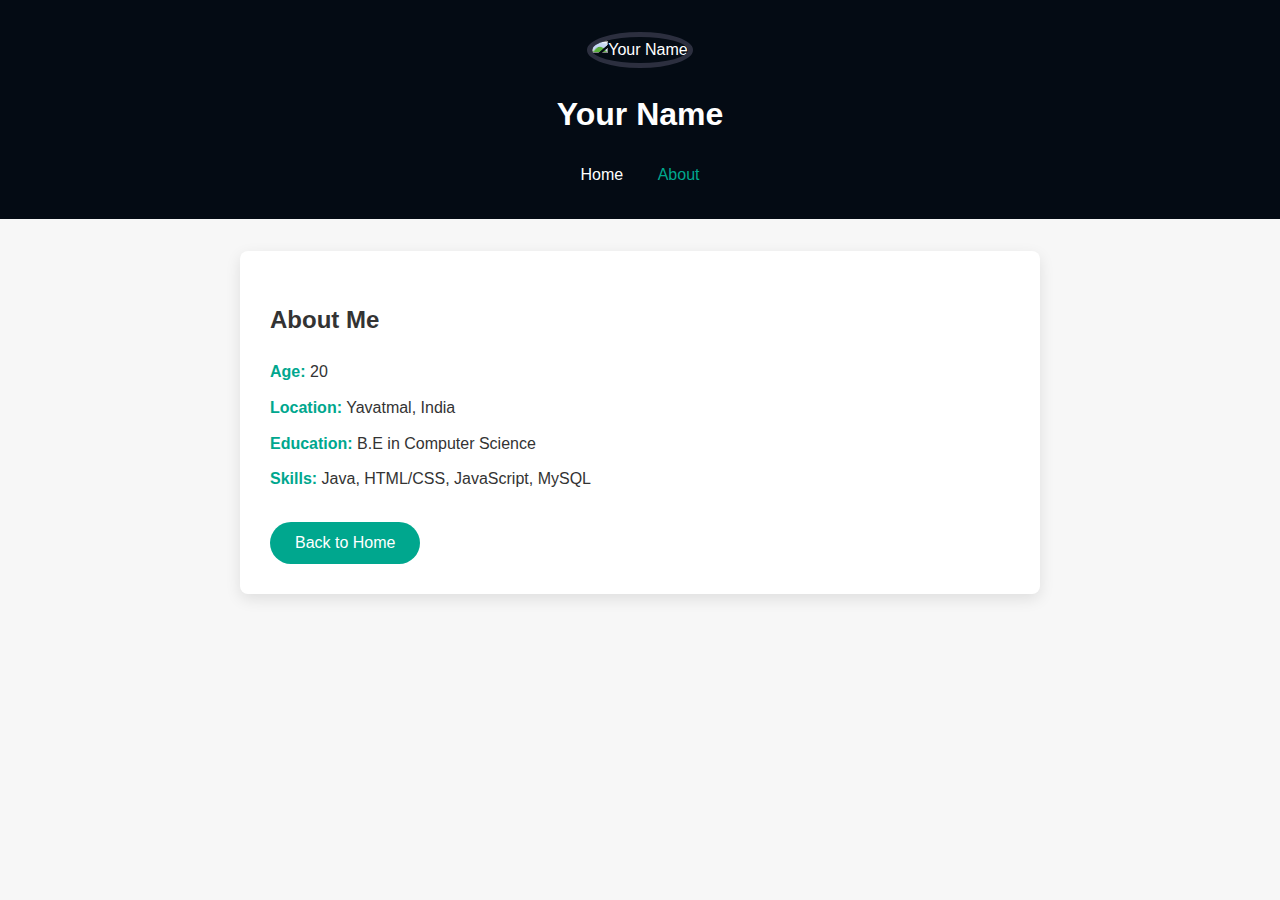
==== about.html @ 534c322a "two page website" ====
<!DOCTYPE html>
<html lang="en">
  <head>
    <meta charset="UTF-8" />
    <meta name="viewport" content="width=device-width, initial-scale=1.0" />
    <title>Your Name - About</title>
    <link rel="stylesheet" href="style.css" />
  </head>
  <body>
    <header>
      <img src="images/profile.jpg" alt="Your Name" class="profile-img" />
      <h1>Your Name</h1>
      <nav>
        <a href="index.html">Home</a>
        <a href="about.html" class="active">About</a>
      </nav>
    </header>
    <main>
      <section class="about-section">
        <h2>About Me</h2>
        <p><strong>Age:</strong> 20</p>
        <p><strong>Location:</strong> Yavatmal, India</p>
        <p><strong>Education:</strong> B.E in Computer Science</p>
        <p><strong>Skills:</strong> Java, HTML/CSS, JavaScript, MySQL</p>
        <button onclick="window.location.href='index.html'" class="cta-button">
          Back to Home
        </button>
      </section>
    </main>
  </body>
</html>
---- style.css ----
/* Global Styles */
body {
    font-family: 'Poppins', sans-serif;
    margin: 0;
    padding: 0;
    background-color: #f7f7f7;
    color: #333;
    line-height: 1.6;
}

header {
    background-color: #040b14;
    color: white;
    text-align: center;
    padding: 2rem 0;
}

.profile-img {
    width: 150px;
    height: 150px;
    border-radius: 50%;
    border: 5px solid #2c2f3f;
    object-fit: cover;
}

nav {
    margin-top: 1rem;
}

nav a {
    color: white;
    text-decoration: none;
    margin: 0 15px;
    font-weight: 500;
    transition: color 0.3s;
}

nav a:hover, nav a.active {
    color: #00a78e;
}

main {
    max-width: 800px;
    margin: 2rem auto;
    padding: 0 20px;
}

/* Button Styles */
.cta-button {
    background-color: #00a78e;
    color: white;
    border: none;
    padding: 12px 25px;
    font-size: 16px;
    border-radius: 50px;
    cursor: pointer;
    transition: all 0.3s;
    margin-top: 20px;
    display: inline-block;
}

.cta-button:hover {
    background-color: #008c7a;
    transform: translateY(-3px);
    box-shadow: 0 5px 15px rgba(0, 0, 0, 0.1);
}

/* Section Styles */
.intro, .about-section {
    background: white;
    padding: 30px;
    border-radius: 8px;
    box-shadow: 0 5px 15px rgba(0, 0, 0, 0.1);
}

.about-section p {
    margin: 10px 0;
    font-size: 16px;
}

.about-section strong {
    color: #00a78e;
    font-weight: 600;
}
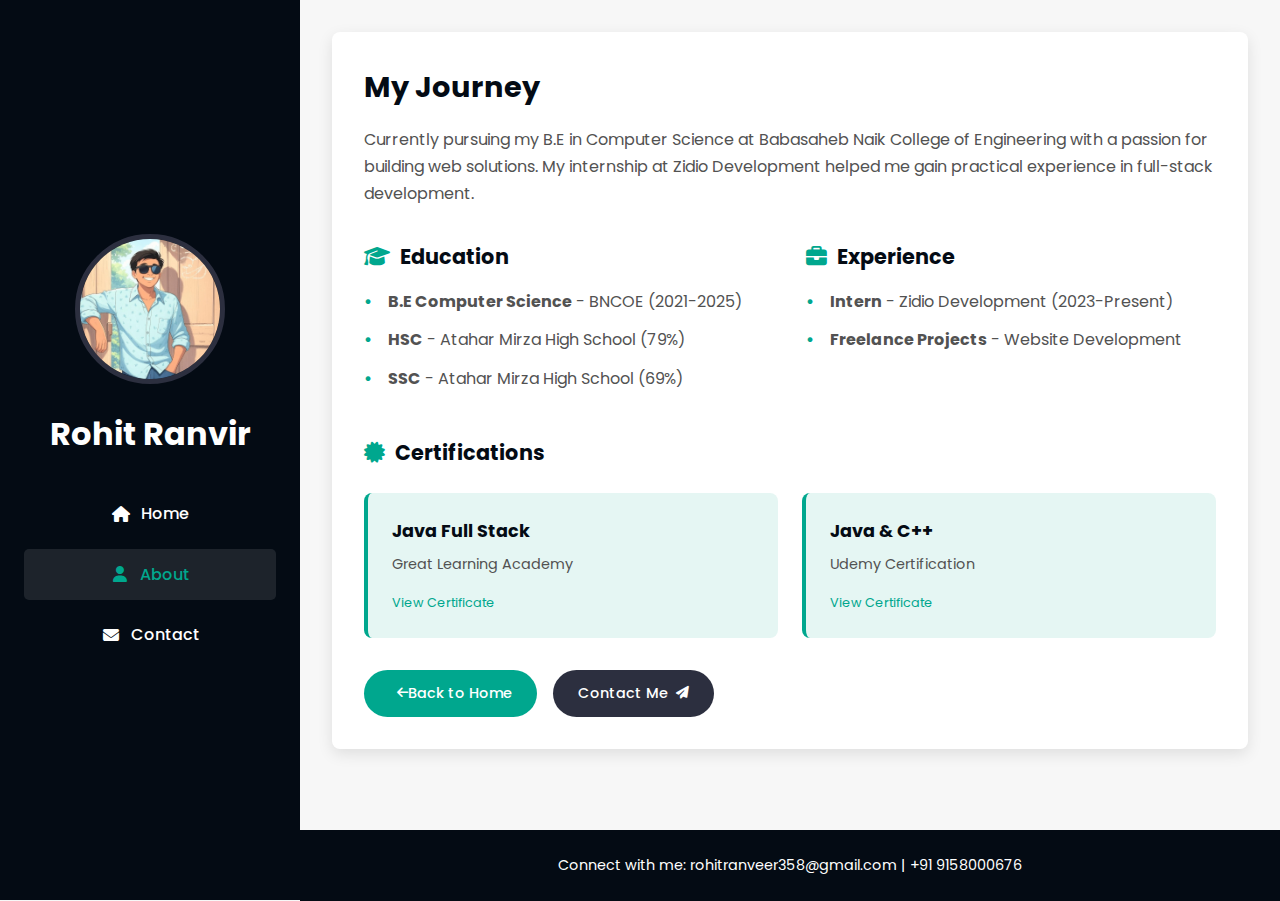
==== commit 997e1656: "contact and thank you page addes" ====
--- a/about.html
+++ b/about.html
@@ -3,29 +3,90 @@
   <head>
     <meta charset="UTF-8" />
     <meta name="viewport" content="width=device-width, initial-scale=1.0" />
-    <title>Your Name - About</title>
+    <title>About | Rohit Ranvir</title>
     <link rel="stylesheet" href="style.css" />
+    <link
+      rel="stylesheet"
+      href="https://cdnjs.cloudflare.com/ajax/libs/font-awesome/6.4.0/css/all.min.css"
+    />
   </head>
   <body>
     <header>
-      <img src="images/profile.jpg" alt="Your Name" class="profile-img" />
-      <h1>Your Name</h1>
-      <nav>
-        <a href="index.html">Home</a>
-        <a href="about.html" class="active">About</a>
-      </nav>
+      <div class="header-content">
+        <img src="images/my.jpg" alt="Rohit Ranvir" class="profile-img" />
+        <h1>Rohit Ranvir</h1>
+        <nav>
+          <a href="index.html"><i class="fas fa-home"></i> Home</a>
+          <a href="about.html" class="active"
+            ><i class="fas fa-user"></i> About</a
+          >
+          <a href="contact.html"><i class="fas fa-envelope"></i> Contact</a>
+        </nav>
+      </div>
     </header>
+
     <main>
-      <section class="about-section">
-        <h2>About Me</h2>
-        <p><strong>Age:</strong> 20</p>
-        <p><strong>Location:</strong> Yavatmal, India</p>
-        <p><strong>Education:</strong> B.E in Computer Science</p>
-        <p><strong>Skills:</strong> Java, HTML/CSS, JavaScript, MySQL</p>
-        <button onclick="window.location.href='index.html'" class="cta-button">
-          Back to Home
-        </button>
+      <section class="about-details">
+        <article class="bio">
+          <h2>My Journey</h2>
+          <p>
+            Currently pursuing my B.E in Computer Science at Babasaheb Naik
+            College of Engineering with a passion for building web solutions. My
+            internship at Zidio Development helped me gain practical experience
+            in full-stack development.
+          </p>
+        </article>
+
+        <div class="details-grid">
+          <div class="education">
+            <h3><i class="fas fa-graduation-cap"></i> Education</h3>
+            <ul>
+              <li><strong>B.E Computer Science</strong> - BNCOE (2021-2025)</li>
+              <li><strong>HSC</strong> - Atahar Mirza High School (79%)</li>
+              <li><strong>SSC</strong> - Atahar Mirza High School (69%)</li>
+            </ul>
+          </div>
+
+          <div class="experience">
+            <h3><i class="fas fa-briefcase"></i> Experience</h3>
+            <ul>
+              <li>
+                <strong>Intern</strong> - Zidio Development (2023-Present)
+              </li>
+              <li><strong>Freelance Projects</strong> - Website Development</li>
+            </ul>
+          </div>
+        </div>
+
+        <div class="certifications">
+          <h3><i class="fas fa-certificate"></i> Certifications</h3>
+          <div class="certs-grid">
+            <div class="cert-item">
+              <h4>Java Full Stack</h4>
+              <p>Great Learning Academy</p>
+              <a href="#" class="view-cert">View Certificate</a>
+            </div>
+            <div class="cert-item">
+              <h4>Java & C++</h4>
+              <p>Udemy Certification</p>
+              <a href="#" class="view-cert">View Certificate</a>
+            </div>
+          </div>
+        </div>
+
+        <div class="action-buttons">
+          <a href="index.html" class="cta-button"
+            ><i class="fas fa-arrow-left"></i> Back to Home</a
+          >
+          <a href="contact.html" class="cta-button secondary"
+            >Contact Me <i class="fas fa-paper-plane"></i
+          ></a>
+        </div>
       </section>
     </main>
+
+    <footer>
+      <p>Connect with me: rohitranveer358@gmail.com | +91 9158000676</p>
+    </footer>
   </body>
 </html>
--- a/style.css
+++ b/style.css
@@ -1,84 +1,569 @@
-/* Global Styles */
+/* Google Fonts */
+@import url('https://fonts.googleapis.com/css2?family=Poppins:wght@300;400;500;600;700&display=swap');
+
+/* Color Variables */
+:root {
+    --primary: #00a78e;
+    --primary-dark: #008c7a;
+    --secondary: #2c2f3f;
+    --dark: #040b14;
+    --light: #f7f7f7;
+    --gray: #525252;
+    --light-gray: #e0e0e0;
+    --card-bg: #ffffff;
+    --shadow: 0 5px 15px rgba(0, 0, 0, 0.1);
+    --transition: all 0.3s ease;
+}
+
+/* Base Styles */
+* {
+    margin: 0;
+    padding: 0;
+    box-sizing: border-box;
+}
+
 body {
     font-family: 'Poppins', sans-serif;
-    margin: 0;
-    padding: 0;
-    background-color: #f7f7f7;
-    color: #333;
+    background-color: var(--light);
+    color: var(--gray);
     line-height: 1.6;
 }
 
+/* Header Styles */
 header {
-    background-color: #040b14;
-    color: white;
+    background-color: var(--dark);
+    color: white;
+    padding: 2rem 0;
     text-align: center;
-    padding: 2rem 0;
+    position: fixed;
+    width: 300px;
+    height: 100vh;
+    display: flex;
+    flex-direction: column;
+    justify-content: center;
+}
+
+.header-content {
+    padding: 0 1.5rem;
 }
 
 .profile-img {
     width: 150px;
     height: 150px;
     border-radius: 50%;
-    border: 5px solid #2c2f3f;
+    border: 5px solid var(--secondary);
     object-fit: cover;
+    margin: 0 auto 1rem;
+}
+
+.tagline {
+    color: var(--primary);
+    font-weight: 300;
+    margin-bottom: 1rem;
+    font-size: 0.9rem;
+}
+
+.social-links {
+    margin: 1rem 0;
+}
+
+.social-links a {
+    color: white;
+    margin: 0 10px;
+    font-size: 1.2rem;
+    transition: var(--transition);
+}
+
+.social-links a:hover {
+    color: var(--primary);
 }
 
 nav {
-    margin-top: 1rem;
+    display: flex;
+    flex-direction: column;
+    margin-top: 1.5rem;
 }
 
 nav a {
     color: white;
     text-decoration: none;
-    margin: 0 15px;
+    padding: 0.8rem 0;
+    margin: 0.3rem 0;
     font-weight: 500;
-    transition: color 0.3s;
+    transition: var(--transition);
+    display: flex;
+    align-items: center;
+    justify-content: center;
+    border-radius: 5px;
+}
+
+nav a i {
+    margin-right: 10px;
+    width: 20px;
+    text-align: center;
 }
 
 nav a:hover, nav a.active {
-    color: #00a78e;
-}
-
+    color: var(--primary);
+    background-color: rgba(255, 255, 255, 0.1);
+}
+
+/* Main Content */
 main {
-    max-width: 800px;
-    margin: 2rem auto;
-    padding: 0 20px;
+    margin-left: 300px;
+    padding: 2rem;
+    min-height: calc(100vh - 70px);
+}
+
+/* Hero Section */
+.hero {
+    background: linear-gradient(rgba(0, 0, 0, 0.7), rgba(0, 0, 0, 0.7)), 
+                url('../images/bg.jpg') center/cover no-repeat;
+    height: 60vh;
+    display: flex;
+    align-items: center;
+    color: white;
+    border-radius: 8px;
+    margin-bottom: 2rem;
+    position: relative;
+}
+
+.hero-content {
+    padding: 2rem;
+    max-width: 600px;
+    position: relative;
+    z-index: 2;
+}
+
+.hero h2 {
+    font-size: 2.5rem;
+    margin-bottom: 1rem;
+    line-height: 1.2;
+}
+
+.hero p {
+    font-size: 1.1rem;
+    margin-bottom: 2rem;
+    opacity: 0.9;
+}
+
+.cta-buttons {
+    display: flex;
+    gap: 1rem;
+    flex-wrap: wrap;
+}
+
+/* Skills Section */
+.skills {
+    background-color: var(--card-bg);
+    padding: 2rem;
+    border-radius: 8px;
+    box-shadow: var(--shadow);
+    margin-bottom: 2rem;
+}
+
+.skills h3 {
+    text-align: center;
+    margin-bottom: 2rem;
+    color: var(--dark);
+    font-size: 1.5rem;
+}
+
+.skills-grid {
+    display: grid;
+    grid-template-columns: repeat(auto-fit, minmax(100px, 1fr));
+    gap: 1.5rem;
+}
+
+.skill-item {
+    text-align: center;
+    padding: 1.5rem;
+    transition: var(--transition);
+    background-color: rgba(0, 167, 142, 0.1);
+    border-radius: 8px;
+}
+
+.skill-item:hover {
+    transform: translateY(-5px);
+    background-color: rgba(0, 167, 142, 0.2);
+}
+
+.skill-item i {
+    font-size: 2.5rem;
+    color: var(--primary);
+    margin-bottom: 0.5rem;
+}
+
+.skill-item p {
+    font-weight: 500;
+}
+
+/* About Page Styles */
+.about-details {
+    background-color: var(--card-bg);
+    padding: 2rem;
+    border-radius: 8px;
+    box-shadow: var(--shadow);
+}
+
+.bio {
+    margin-bottom: 2rem;
+}
+
+.bio h2 {
+    color: var(--dark);
+    margin-bottom: 1rem;
+    font-size: 1.8rem;
+}
+
+.bio p {
+    line-height: 1.7;
+}
+
+.details-grid {
+    display: grid;
+    grid-template-columns: 1fr 1fr;
+    gap: 2rem;
+    margin-bottom: 2rem;
+}
+
+.details-grid h3 {
+    color: var(--dark);
+    margin-bottom: 1rem;
+    display: flex;
+    align-items: center;
+    font-size: 1.3rem;
+}
+
+.details-grid h3 i {
+    margin-right: 10px;
+    color: var(--primary);
+}
+
+.details-grid ul {
+    list-style: none;
+}
+
+.details-grid li {
+    margin-bottom: 0.8rem;
+    position: relative;
+    padding-left: 1.5rem;
+    line-height: 1.6;
+}
+
+.details-grid li:before {
+    content: "•";
+    color: var(--primary);
+    position: absolute;
+    left: 0;
+    font-weight: bold;
+}
+
+.certifications {
+    margin-bottom: 2rem;
+}
+
+.certifications h3 {
+    color: var(--dark);
+    margin-bottom: 1.5rem;
+    display: flex;
+    align-items: center;
+    font-size: 1.3rem;
+}
+
+.certifications h3 i {
+    margin-right: 10px;
+    color: var(--primary);
+}
+
+.certs-grid {
+    display: grid;
+    grid-template-columns: repeat(auto-fit, minmax(250px, 1fr));
+    gap: 1.5rem;
+}
+
+.cert-item {
+    background-color: rgba(0, 167, 142, 0.1);
+    padding: 1.5rem;
+    border-radius: 8px;
+    border-left: 4px solid var(--primary);
+    transition: var(--transition);
+}
+
+.cert-item:hover {
+    transform: translateY(-3px);
+    box-shadow: var(--shadow);
+}
+
+.cert-item h4 {
+    color: var(--dark);
+    margin-bottom: 0.5rem;
+    font-size: 1.1rem;
+}
+
+.cert-item p {
+    margin-bottom: 0.5rem;
+    font-size: 0.9rem;
+    color: var(--gray);
+}
+
+.view-cert {
+    display: inline-block;
+    color: var(--primary);
+    text-decoration: none;
+    font-size: 0.8rem;
+    margin-top: 0.5rem;
+    transition: var(--transition);
+}
+
+.view-cert:hover {
+    text-decoration: underline;
+}
+
+.action-buttons {
+    display: flex;
+    gap: 1rem;
+    margin-top: 2rem;
+    flex-wrap: wrap;
+}
+
+/* Contact Page Styles */
+.contact-section {
+    background-color: var(--card-bg);
+    padding: 2rem;
+    border-radius: 8px;
+    box-shadow: var(--shadow);
+}
+
+.contact-section h2 {
+    color: var(--dark);
+    margin-bottom: 1rem;
+    font-size: 1.8rem;
+}
+
+.contact-section p {
+    margin-bottom: 2rem;
+    line-height: 1.7;
+}
+
+.contact-container {
+    display: grid;
+    grid-template-columns: 1fr 2fr;
+    gap: 2rem;
+}
+
+.contact-info {
+    display: flex;
+    flex-direction: column;
+    gap: 1.5rem;
+}
+
+.info-item {
+    display: flex;
+    gap: 1rem;
+    align-items: flex-start;
+}
+
+.info-item i {
+    font-size: 1.2rem;
+    color: var(--primary);
+    margin-top: 3px;
+}
+
+.info-item h3 {
+    color: var(--dark);
+    margin-bottom: 0.3rem;
+    font-size: 1.1rem;
+}
+
+.info-item p {
+    color: var(--gray);
+    font-size: 0.9rem;
+}
+
+.contact-form {
+    display: flex;
+    flex-direction: column;
+    gap: 1rem;
+}
+
+.contact-form input,
+.contact-form textarea {
+    padding: 0.8rem 1rem;
+    border: 1px solid var(--light-gray);
+    border-radius: 5px;
+    font-family: 'Poppins', sans-serif;
+    font-size: 0.9rem;
+    transition: var(--transition);
+}
+
+.contact-form input:focus,
+.contact-form textarea:focus {
+    outline: none;
+    border-color: var(--primary);
+    box-shadow: 0 0 0 2px rgba(0, 167, 142, 0.2);
+}
+
+.contact-form textarea {
+    resize: vertical;
+    min-height: 150px;
 }
 
 /* Button Styles */
 .cta-button {
-    background-color: #00a78e;
-    color: white;
+    display: inline-flex;
+    align-items: center;
+    background-color: var(--primary);
+    color: white;
+    padding: 12px 25px;
+    border-radius: 50px;
+    text-decoration: none;
+    font-weight: 500;
+    transition: var(--transition);
     border: none;
-    padding: 12px 25px;
-    font-size: 16px;
-    border-radius: 50px;
     cursor: pointer;
-    transition: all 0.3s;
-    margin-top: 20px;
-    display: inline-block;
+    font-size: 0.9rem;
+}
+
+.cta-button i {
+    margin-left: 8px;
+    font-size: 0.8rem;
 }
 
 .cta-button:hover {
-    background-color: #008c7a;
+    background-color: var(--primary-dark);
     transform: translateY(-3px);
-    box-shadow: 0 5px 15px rgba(0, 0, 0, 0.1);
-}
-
-/* Section Styles */
-.intro, .about-section {
-    background: white;
-    padding: 30px;
-    border-radius: 8px;
-    box-shadow: 0 5px 15px rgba(0, 0, 0, 0.1);
-}
-
-.about-section p {
-    margin: 10px 0;
-    font-size: 16px;
-}
-
-.about-section strong {
-    color: #00a78e;
-    font-weight: 600;
+    box-shadow: 0 5px 15px rgba(0, 0, 0, 0.2);
+}
+
+.cta-button.secondary {
+    background-color: var(--secondary);
+}
+
+.cta-button.secondary:hover {
+    background-color: #232634;
+}
+
+/* Footer */
+footer {
+    background-color: var(--dark);
+    color: white;
+    text-align: center;
+    padding: 1.5rem;
+    margin-left: 300px;
+    font-size: 0.9rem;
+}
+
+.footer-social {
+    margin-bottom: 1rem;
+}
+
+.footer-social a {
+    color: white;
+    margin: 0 10px;
+    font-size: 1.1rem;
+    transition: var(--transition);
+}
+
+.footer-social a:hover {
+    color: var(--primary);
+}
+
+/* Responsive Design */
+@media (max-width: 992px) {
+    header {
+        width: 100%;
+        height: auto;
+        position: relative;
+        padding: 1.5rem;
+    }
+    
+    main {
+        margin-left: 0;
+    }
+    
+    footer {
+        margin-left: 0;
+    }
+    
+    .details-grid,
+    .contact-container {
+        grid-template-columns: 1fr;
+    }
+    
+    .contact-info {
+        margin-bottom: 2rem;
+    }
+}
+
+@media (max-width: 768px) {
+    .hero {
+        height: auto;
+        padding: 4rem 0;
+    }
+    
+    .hero h2 {
+        font-size: 2rem;
+    }
+    
+    .hero-content {
+        padding: 1.5rem;
+    }
+    
+    .cta-buttons {
+        flex-direction: column;
+    }
+    
+    .cta-button {
+        width: 100%;
+        text-align: center;
+        justify-content: center;
+    }
+}
+
+@media (max-width: 480px) {
+    .skills-grid {
+        grid-template-columns: repeat(2, 1fr);
+    }
+    
+    nav a {
+        padding: 0.6rem 0;
+        font-size: 0.9rem;
+    }
+    
+    .profile-img {
+        width: 120px;
+        height: 120px;
+    }
+}
+/* Thank You Page Styles */
+.thank-you-section {
+    display: flex;
+    justify-content: center;
+    align-items: center;
+    min-height: 70vh;
+    text-align: center;
+    padding: 2rem;
+}
+
+.thank-you-content {
+    max-width: 600px;
+    margin: 0 auto;
+}
+
+.thank-you-icon {
+    font-size: 5rem;
+    color: #4CAF50;
+    margin-bottom: 1.5rem;
+}
+
+.thank-you-section h2 {
+    font-size: 2.5rem;
+    margin-bottom: 1rem;
+}
+
+.thank-you-section p {
+    font-size: 1.2rem;
+    margin-bottom: 2rem;
+    color: #666;
 }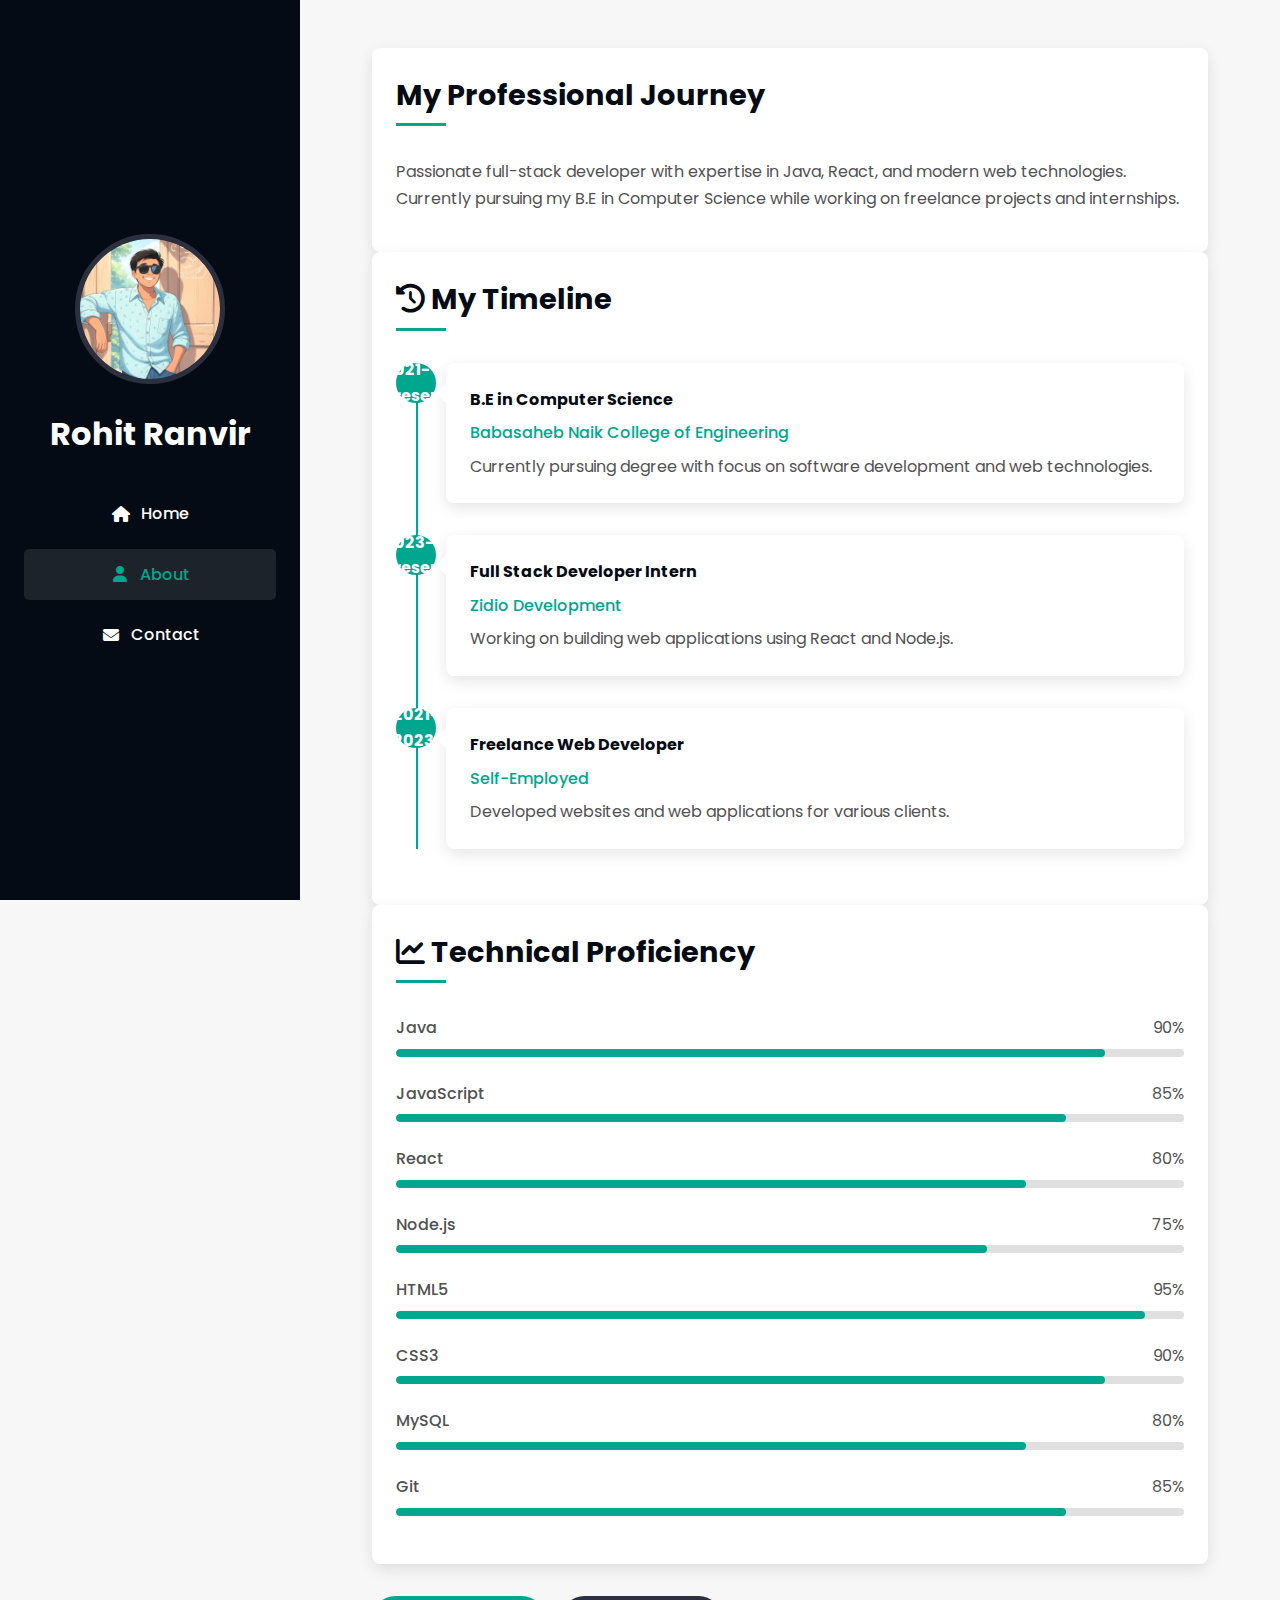
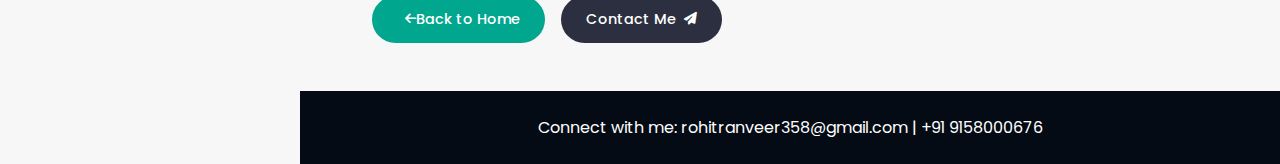
==== commit 3da85913: "Script file Added" ====
--- a/about.html
+++ b/about.html
@@ -26,51 +26,33 @@
     </header>
 
     <main>
-      <section class="about-details">
-        <article class="bio">
-          <h2>My Journey</h2>
+      <section class="about-details section-padding">
+        <article class="bio card fade-in">
+          <h2 class="section-heading">My Professional Journey</h2>
           <p>
-            Currently pursuing my B.E in Computer Science at Babasaheb Naik
-            College of Engineering with a passion for building web solutions. My
-            internship at Zidio Development helped me gain practical experience
-            in full-stack development.
+            Passionate full-stack developer with expertise in Java, React, and
+            modern web technologies. Currently pursuing my B.E in Computer
+            Science while working on freelance projects and internships.
           </p>
         </article>
 
-        <div class="details-grid">
-          <div class="education">
-            <h3><i class="fas fa-graduation-cap"></i> Education</h3>
-            <ul>
-              <li><strong>B.E Computer Science</strong> - BNCOE (2021-2025)</li>
-              <li><strong>HSC</strong> - Atahar Mirza High School (79%)</li>
-              <li><strong>SSC</strong> - Atahar Mirza High School (69%)</li>
-            </ul>
-          </div>
-
-          <div class="experience">
-            <h3><i class="fas fa-briefcase"></i> Experience</h3>
-            <ul>
-              <li>
-                <strong>Intern</strong> - Zidio Development (2023-Present)
-              </li>
-              <li><strong>Freelance Projects</strong> - Website Development</li>
-            </ul>
+        <!-- Dynamic Timeline Section -->
+        <div class="timeline-container card fade-in">
+          <h3 class="section-heading">
+            <i class="fas fa-history"></i> My Timeline
+          </h3>
+          <div class="timeline" id="experience-timeline">
+            <!-- Timeline loaded dynamically -->
           </div>
         </div>
 
-        <div class="certifications">
-          <h3><i class="fas fa-certificate"></i> Certifications</h3>
-          <div class="certs-grid">
-            <div class="cert-item">
-              <h4>Java Full Stack</h4>
-              <p>Great Learning Academy</p>
-              <a href="#" class="view-cert">View Certificate</a>
-            </div>
-            <div class="cert-item">
-              <h4>Java & C++</h4>
-              <p>Udemy Certification</p>
-              <a href="#" class="view-cert">View Certificate</a>
-            </div>
+        <!-- Skills Progress Bars -->
+        <div class="skills-progress card fade-in">
+          <h3 class="section-heading">
+            <i class="fas fa-chart-line"></i> Technical Proficiency
+          </h3>
+          <div id="skills-bars-container">
+            <!-- Progress bars loaded dynamically -->
           </div>
         </div>
 
@@ -88,5 +70,7 @@
     <footer>
       <p>Connect with me: rohitranveer358@gmail.com | +91 9158000676</p>
     </footer>
+
+    <script src="script.js"></script>
   </body>
 </html>
--- a/style.css
+++ b/style.css
@@ -111,21 +111,33 @@
 /* Main Content */
 main {
     margin-left: 300px;
-    padding: 2rem;
     min-height: calc(100vh - 70px);
+}
+
+.section-padding {
+    padding: 3rem 2rem;
 }
 
 /* Hero Section */
 .hero {
     background: linear-gradient(rgba(0, 0, 0, 0.7), rgba(0, 0, 0, 0.7)), 
-                url('../images/bg.jpg') center/cover no-repeat;
+                url('images/bg.jpg') center/cover no-repeat;
     height: 60vh;
     display: flex;
     align-items: center;
     color: white;
-    border-radius: 8px;
     margin-bottom: 2rem;
     position: relative;
+}
+
+.hero:after {
+    content: '';
+    position: absolute;
+    top: 0;
+    left: 0;
+    width: 100%;
+    height: 100%;
+    background: linear-gradient(135deg, rgba(0,0,0,0.8) 0%, rgba(0,0,0,0.4) 100%);
 }
 
 .hero-content {
@@ -136,220 +148,326 @@
 }
 
 .hero h2 {
-    font-size: 2.5rem;
-    margin-bottom: 1rem;
+    font-size: 2.8rem;
+    margin-bottom: 1.5rem;
     line-height: 1.2;
 }
 
-.hero p {
-    font-size: 1.1rem;
+.hero-description {
+    font-size: 1.2rem;
     margin-bottom: 2rem;
     opacity: 0.9;
-}
-
-.cta-buttons {
-    display: flex;
-    gap: 1rem;
+    max-width: 600px;
+}
+
+/* Section Headings */
+.section-heading {
+    position: relative;
+    margin-bottom: 2rem;
+    padding-bottom: 0.5rem;
+    color: var(--dark);
+    font-size: 1.8rem;
+}
+
+.section-heading:after {
+    content: '';
+    position: absolute;
+    left: 0;
+    bottom: 0;
+    width: 50px;
+    height: 3px;
+    background: var(--primary);
+}
+
+.section-subtitle {
+    margin-bottom: 2rem;
+    color: var(--gray);
+}
+
+/* Skills Section */
+.skills-grid {
+    display: grid;
+    grid-template-columns: repeat(auto-fit, minmax(120px, 1fr));
+    gap: 1.5rem;
+}
+
+.skill-item {
+    text-align: center;
+    padding: 1.5rem;
+    transition: var(--transition);
+    background-color: rgba(0, 167, 142, 0.1);
+    border-radius: 8px;
+}
+
+.skill-item:hover {
+    transform: translateY(-5px);
+    background-color: rgba(0, 167, 142, 0.2);
+}
+
+.skill-item i {
+    font-size: 2.5rem;
+    color: var(--primary);
+    margin-bottom: 0.5rem;
+}
+
+.skill-item p {
+    font-weight: 500;
+}
+
+/* Projects Section */
+.projects-grid {
+    display: grid;
+    grid-template-columns: repeat(auto-fill, minmax(300px, 1fr));
+    gap: 2rem;
+}
+
+.project-card {
+    border: 1px solid var(--light-gray);
+    border-radius: 8px;
+    overflow: hidden;
+    transition: var(--transition);
+}
+
+.project-card:hover {
+    transform: translateY(-5px);
+    box-shadow: 0 10px 20px rgba(0, 0, 0, 0.1);
+}
+
+.project-card img {
+    width: 100%;
+    height: 200px;
+    object-fit: cover;
+}
+
+.project-card-content {
+    padding: 1.5rem;
+}
+
+.project-card h3 {
+    margin-bottom: 0.5rem;
+    color: var(--dark);
+}
+
+.project-tech {
+    display: flex;
     flex-wrap: wrap;
-}
-
-/* Skills Section */
-.skills {
-    background-color: var(--card-bg);
+    gap: 0.5rem;
+    margin: 1rem 0;
+}
+
+.project-tech span {
+    background: rgba(0, 167, 142, 0.1);
+    color: var(--primary);
+    padding: 0.3rem 0.8rem;
+    border-radius: 20px;
+    font-size: 0.8rem;
+}
+
+.project-link {
+    display: inline-block;
+    margin-top: 1rem;
+    color: var(--primary);
+    font-weight: 500;
+    text-decoration: none;
+    transition: var(--transition);
+}
+
+.project-link:hover {
+    color: var(--primary-dark);
+    text-decoration: underline;
+}
+
+/* Statistics Section */
+.stats {
+    background-color: var(--secondary);
+    color: white;
+    text-align: center;
+    padding: 3rem 0;
+}
+
+.stats-grid {
+    display: grid;
+    grid-template-columns: repeat(3, 1fr);
+    max-width: 800px;
+    margin: 0 auto;
+}
+
+.stat-item {
+    padding: 1rem;
+}
+
+.stat-number {
+    font-size: 2.5rem;
+    font-weight: bold;
+    display: block;
+    margin-bottom: 0.5rem;
+    color: var(--primary);
+}
+
+.stat-label {
+    font-size: 1rem;
+    opacity: 0.9;
+}
+
+/* Testimonials Section */
+.testimonial-slider {
+    display: flex;
+    overflow-x: auto;
+    scroll-snap-type: x mandatory;
+    gap: 2rem;
+    padding: 1rem 0;
+    scrollbar-width: none;
+}
+
+.testimonial-slider::-webkit-scrollbar {
+    display: none;
+}
+
+.testimonial {
+    min-width: 100%;
+    scroll-snap-align: start;
+    background-color: white;
     padding: 2rem;
     border-radius: 8px;
     box-shadow: var(--shadow);
-    margin-bottom: 2rem;
-}
-
-.skills h3 {
-    text-align: center;
-    margin-bottom: 2rem;
-    color: var(--dark);
-    font-size: 1.5rem;
-}
-
-.skills-grid {
-    display: grid;
-    grid-template-columns: repeat(auto-fit, minmax(100px, 1fr));
-    gap: 1.5rem;
-}
-
-.skill-item {
-    text-align: center;
-    padding: 1.5rem;
-    transition: var(--transition);
-    background-color: rgba(0, 167, 142, 0.1);
-    border-radius: 8px;
-}
-
-.skill-item:hover {
-    transform: translateY(-5px);
-    background-color: rgba(0, 167, 142, 0.2);
-}
-
-.skill-item i {
-    font-size: 2.5rem;
-    color: var(--primary);
-    margin-bottom: 0.5rem;
-}
-
-.skill-item p {
-    font-weight: 500;
+}
+
+.client-img {
+    width: 80px;
+    height: 80px;
+    border-radius: 50%;
+    object-fit: cover;
+    margin-bottom: 1rem;
+}
+
+.testimonial-text {
+    font-style: italic;
+    margin-bottom: 1rem;
+}
+
+.client-name {
+    font-weight: bold;
 }
 
 /* About Page Styles */
 .about-details {
-    background-color: var(--card-bg);
-    padding: 2rem;
+    max-width: 900px;
+    margin: 0 auto;
+}
+
+.bio p {
+    line-height: 1.7;
+    margin-bottom: 1rem;
+}
+
+/* Timeline Styles */
+.timeline {
+    position: relative;
+    padding-left: 50px;
+    margin: 2rem 0;
+}
+
+.timeline:before {
+    content: '';
+    position: absolute;
+    left: 20px;
+    top: 0;
+    bottom: 0;
+    width: 2px;
+    background: var(--primary);
+}
+
+.timeline-item {
+    position: relative;
+    margin-bottom: 2rem;
+}
+
+.timeline-year {
+    position: absolute;
+    left: -50px;
+    top: 0;
+    width: 40px;
+    height: 40px;
+    border-radius: 50%;
+    background: var(--primary);
+    color: white;
+    display: flex;
+    align-items: center;
+    justify-content: center;
+    font-weight: bold;
+}
+
+.timeline-content {
+    background: white;
+    padding: 1.5rem;
     border-radius: 8px;
     box-shadow: var(--shadow);
-}
-
-.bio {
-    margin-bottom: 2rem;
-}
-
-.bio h2 {
-    color: var(--dark);
-    margin-bottom: 1rem;
-    font-size: 1.8rem;
-}
-
-.bio p {
-    line-height: 1.7;
-}
-
-.details-grid {
-    display: grid;
-    grid-template-columns: 1fr 1fr;
-    gap: 2rem;
-    margin-bottom: 2rem;
-}
-
-.details-grid h3 {
-    color: var(--dark);
-    margin-bottom: 1rem;
-    display: flex;
-    align-items: center;
-    font-size: 1.3rem;
-}
-
-.details-grid h3 i {
-    margin-right: 10px;
-    color: var(--primary);
-}
-
-.details-grid ul {
-    list-style: none;
-}
-
-.details-grid li {
-    margin-bottom: 0.8rem;
     position: relative;
-    padding-left: 1.5rem;
-    line-height: 1.6;
-}
-
-.details-grid li:before {
-    content: "•";
-    color: var(--primary);
+}
+
+.timeline-content:before {
+    content: '';
     position: absolute;
-    left: 0;
-    font-weight: bold;
-}
-
-.certifications {
-    margin-bottom: 2rem;
-}
-
-.certifications h3 {
-    color: var(--dark);
-    margin-bottom: 1.5rem;
-    display: flex;
-    align-items: center;
-    font-size: 1.3rem;
-}
-
-.certifications h3 i {
-    margin-right: 10px;
-    color: var(--primary);
-}
-
-.certs-grid {
-    display: grid;
-    grid-template-columns: repeat(auto-fit, minmax(250px, 1fr));
-    gap: 1.5rem;
-}
-
-.cert-item {
-    background-color: rgba(0, 167, 142, 0.1);
-    padding: 1.5rem;
-    border-radius: 8px;
-    border-left: 4px solid var(--primary);
-    transition: var(--transition);
-}
-
-.cert-item:hover {
-    transform: translateY(-3px);
-    box-shadow: var(--shadow);
-}
-
-.cert-item h4 {
+    left: -10px;
+    top: 20px;
+    width: 0;
+    height: 0;
+    border-top: 10px solid transparent;
+    border-bottom: 10px solid transparent;
+    border-right: 10px solid white;
+}
+
+.timeline-content h4 {
     color: var(--dark);
     margin-bottom: 0.5rem;
-    font-size: 1.1rem;
-}
-
-.cert-item p {
+}
+
+.timeline-institution {
+    color: var(--primary);
+    font-weight: 500;
     margin-bottom: 0.5rem;
-    font-size: 0.9rem;
+    display: inline-block;
+}
+
+/* Skills Progress Bars */
+.skill-bar {
+    margin-bottom: 1.5rem;
+}
+
+.skill-info {
+    display: flex;
+    justify-content: space-between;
+    margin-bottom: 0.5rem;
+}
+
+.skill-name {
+    font-weight: 500;
+}
+
+.skill-percent {
     color: var(--gray);
 }
 
-.view-cert {
-    display: inline-block;
-    color: var(--primary);
-    text-decoration: none;
-    font-size: 0.8rem;
-    margin-top: 0.5rem;
-    transition: var(--transition);
-}
-
-.view-cert:hover {
-    text-decoration: underline;
-}
-
-.action-buttons {
-    display: flex;
-    gap: 1rem;
-    margin-top: 2rem;
-    flex-wrap: wrap;
+.progress-bar {
+    height: 8px;
+    background: var(--light-gray);
+    border-radius: 4px;
+    overflow: hidden;
+}
+
+.progress {
+    height: 100%;
+    background: var(--primary);
+    border-radius: 4px;
+    width: 0;
 }
 
 /* Contact Page Styles */
-.contact-section {
-    background-color: var(--card-bg);
-    padding: 2rem;
-    border-radius: 8px;
-    box-shadow: var(--shadow);
-}
-
-.contact-section h2 {
-    color: var(--dark);
-    margin-bottom: 1rem;
-    font-size: 1.8rem;
-}
-
-.contact-section p {
-    margin-bottom: 2rem;
-    line-height: 1.7;
-}
-
 .contact-container {
     display: grid;
     grid-template-columns: 1fr 2fr;
-    gap: 2rem;
+    gap: 3rem;
+    margin-top: 2rem;
 }
 
 .contact-info {
@@ -362,38 +480,46 @@
     display: flex;
     gap: 1rem;
     align-items: flex-start;
+    background: white;
+    padding: 1.5rem;
+    border-radius: 8px;
+    box-shadow: var(--shadow);
+    transition: var(--transition);
+}
+
+.info-item:hover {
+    transform: translateY(-5px);
 }
 
 .info-item i {
-    font-size: 1.2rem;
+    font-size: 1.5rem;
     color: var(--primary);
     margin-top: 3px;
 }
 
-.info-item h3 {
+.info-item-content h3 {
     color: var(--dark);
-    margin-bottom: 0.3rem;
-    font-size: 1.1rem;
-}
-
-.info-item p {
-    color: var(--gray);
-    font-size: 0.9rem;
-}
-
+    margin-bottom: 0.5rem;
+}
+
+/* Form Styles */
 .contact-form {
     display: flex;
     flex-direction: column;
-    gap: 1rem;
+    gap: 1.5rem;
+}
+
+.form-group {
+    position: relative;
 }
 
 .contact-form input,
 .contact-form textarea {
-    padding: 0.8rem 1rem;
+    width: 100%;
+    padding: 1rem;
     border: 1px solid var(--light-gray);
     border-radius: 5px;
     font-family: 'Poppins', sans-serif;
-    font-size: 0.9rem;
     transition: var(--transition);
 }
 
@@ -401,18 +527,31 @@
 .contact-form textarea:focus {
     outline: none;
     border-color: var(--primary);
-    box-shadow: 0 0 0 2px rgba(0, 167, 142, 0.2);
+    box-shadow: 0 0 0 3px rgba(0, 167, 142, 0.2);
 }
 
 .contact-form textarea {
+    min-height: 150px;
     resize: vertical;
-    min-height: 150px;
+}
+
+/* Form Validation */
+.error-message {
+    color: #e74c3c;
+    font-size: 0.8rem;
+    margin-top: 5px;
+    display: block;
+}
+
+.is-invalid {
+    border-color: #e74c3c !important;
 }
 
 /* Button Styles */
 .cta-button {
     display: inline-flex;
     align-items: center;
+    justify-content: center;
     background-color: var(--primary);
     color: white;
     padding: 12px 25px;
@@ -444,6 +583,59 @@
     background-color: #232634;
 }
 
+.action-buttons {
+    display: flex;
+    gap: 1rem;
+    margin-top: 2rem;
+    flex-wrap: wrap;
+}
+
+/* Card Styles */
+.card {
+    background: var(--card-bg);
+    border-radius: 8px;
+    box-shadow: var(--shadow);
+    padding: 1.5rem;
+    transition: var(--transition);
+}
+
+.card:hover {
+    transform: translateY(-5px);
+    box-shadow: 0 10px 20px rgba(0, 0, 0, 0.1);
+}
+
+/* Thank You Page */
+.thank-you-section {
+    display: flex;
+    justify-content: center;
+    align-items: center;
+    min-height: 70vh;
+    text-align: center;
+    padding: 2rem;
+}
+
+.thank-you-content {
+    max-width: 600px;
+    margin: 0 auto;
+}
+
+.thank-you-icon {
+    font-size: 5rem;
+    color: #4CAF50;
+    margin-bottom: 1.5rem;
+}
+
+.thank-you-section h2 {
+    font-size: 2.5rem;
+    margin-bottom: 1rem;
+}
+
+.thank-you-section p {
+    font-size: 1.2rem;
+    margin-bottom: 2rem;
+    color: #666;
+}
+
 /* Footer */
 footer {
     background-color: var(--dark);
@@ -451,7 +643,6 @@
     text-align: center;
     padding: 1.5rem;
     margin-left: 300px;
-    font-size: 0.9rem;
 }
 
 .footer-social {
@@ -467,6 +658,31 @@
 
 .footer-social a:hover {
     color: var(--primary);
+}
+
+/* Animations */
+@keyframes fadeIn {
+    from { opacity: 0; }
+    to { opacity: 1; }
+}
+
+@keyframes slideUp {
+    from { 
+        opacity: 0;
+        transform: translateY(20px);
+    }
+    to { 
+        opacity: 1;
+        transform: translateY(0);
+    }
+}
+
+.fade-in {
+    animation: fadeIn 1s ease forwards;
+}
+
+.slide-up {
+    animation: slideUp 0.8s ease forwards;
 }
 
 /* Responsive Design */
@@ -486,13 +702,23 @@
         margin-left: 0;
     }
     
-    .details-grid,
     .contact-container {
         grid-template-columns: 1fr;
     }
     
-    .contact-info {
-        margin-bottom: 2rem;
+    .details-grid {
+        grid-template-columns: 1fr;
+    }
+    
+    .timeline:before {
+        left: 10px;
+    }
+    
+    .timeline-year {
+        left: -30px;
+        width: 30px;
+        height: 30px;
+        font-size: 0.8rem;
     }
 }
 
@@ -506,18 +732,17 @@
         font-size: 2rem;
     }
     
-    .hero-content {
-        padding: 1.5rem;
-    }
-    
-    .cta-buttons {
+    .stats-grid {
+        grid-template-columns: 1fr;
+    }
+    
+    .action-buttons {
         flex-direction: column;
     }
     
     .cta-button {
         width: 100%;
         text-align: center;
-        justify-content: center;
     }
 }
 
@@ -535,35 +760,8 @@
         width: 120px;
         height: 120px;
     }
-}
-/* Thank You Page Styles */
-.thank-you-section {
-    display: flex;
-    justify-content: center;
-    align-items: center;
-    min-height: 70vh;
-    text-align: center;
-    padding: 2rem;
-}
-
-.thank-you-content {
-    max-width: 600px;
-    margin: 0 auto;
-}
-
-.thank-you-icon {
-    font-size: 5rem;
-    color: #4CAF50;
-    margin-bottom: 1.5rem;
-}
-
-.thank-you-section h2 {
-    font-size: 2.5rem;
-    margin-bottom: 1rem;
-}
-
-.thank-you-section p {
-    font-size: 1.2rem;
-    margin-bottom: 2rem;
-    color: #666;
+    
+    .timeline-content:before {
+        display: none;
+    }
 }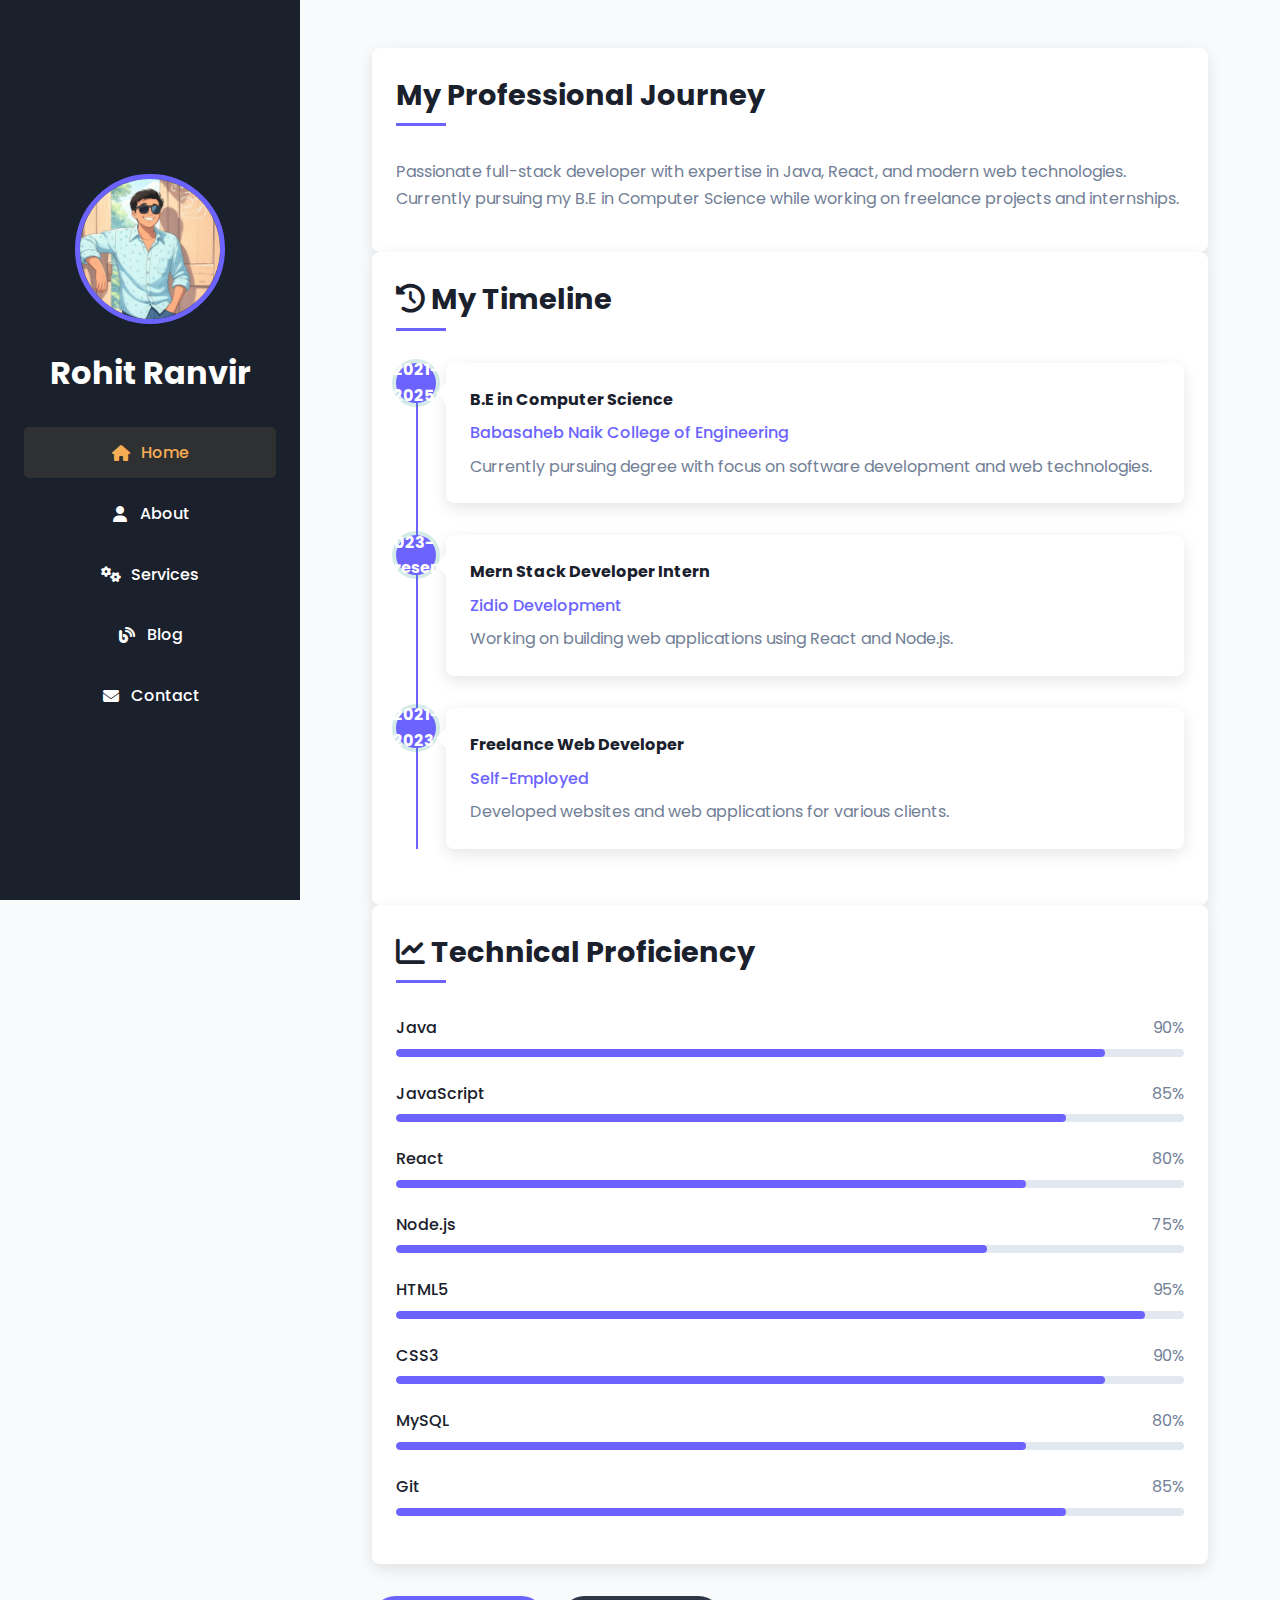
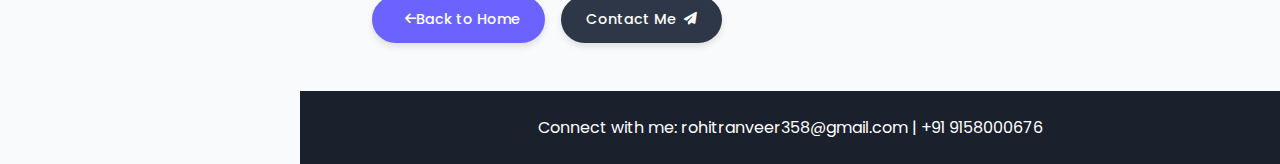
==== commit 0753c2d5: "two more pages added" ====
--- a/about.html
+++ b/about.html
@@ -16,10 +16,12 @@
         <img src="images/my.jpg" alt="Rohit Ranvir" class="profile-img" />
         <h1>Rohit Ranvir</h1>
         <nav>
-          <a href="index.html"><i class="fas fa-home"></i> Home</a>
-          <a href="about.html" class="active"
-            ><i class="fas fa-user"></i> About</a
+          <a href="index.html" class="active"
+            ><i class="fas fa-home"></i> Home</a
           >
+          <a href="about.html"><i class="fas fa-user"></i> About</a>
+          <a href="services.html"><i class="fas fa-cogs"></i> Services</a>
+          <a href="blog.html"><i class="fas fa-blog"></i> Blog</a>
           <a href="contact.html"><i class="fas fa-envelope"></i> Contact</a>
         </nav>
       </div>
--- a/style.css
+++ b/style.css
@@ -1,20 +1,272 @@
 /* Google Fonts */
 @import url('https://fonts.googleapis.com/css2?family=Poppins:wght@300;400;500;600;700&display=swap');
 
-/* Color Variables */
+/* New Color Variables */
 :root {
-    --primary: #00a78e;
-    --primary-dark: #008c7a;
-    --secondary: #2c2f3f;
-    --dark: #040b14;
-    --light: #f7f7f7;
-    --gray: #525252;
-    --light-gray: #e0e0e0;
-    --card-bg: #ffffff;
+    --primary: #6C63FF; /* Changed to a vibrant purple */
+    --primary-dark: #564FC9;
+    --secondary: #2D3748;
+    --accent: #F6AD55;
+    --dark: #1A202C;
+    --darker: #0F172A; /* New darker shade */
+    --light: #F8FAFC;
+    --lighter: #FFFFFF;
+    --gray: #718096;
+    --light-gray: #E2E8F0;
+    --card-bg: #FFFFFF;
+    --dark-card-bg: #2D3748; /* New dark card background */
     --shadow: 0 5px 15px rgba(0, 0, 0, 0.1);
+    --dark-shadow: 0 5px 15px rgba(0, 0, 0, 0.3); /* Darker shadow */
     --transition: all 0.3s ease;
 }
 
+/* Add these new styles */
+/* Dark Mode Toggle */
+.theme-toggle {
+    position: fixed;
+    bottom: 2rem;
+    right: 2rem;
+    width: 50px;
+    height: 50px;
+    border-radius: 50%;
+    background: var(--primary);
+    color: white;
+    display: flex;
+    align-items: center;
+    justify-content: center;
+    cursor: pointer;
+    z-index: 100;
+    box-shadow: var(--shadow);
+    transition: var(--transition);
+}
+
+.theme-toggle:hover {
+    transform: scale(1.1);
+}
+
+/* Dark Mode Styles */
+body.dark-mode {
+    background-color: var(--darker);
+    color: var(--light);
+}
+
+body.dark-mode .card,
+body.dark-mode .project-card,
+body.dark-mode .timeline-content,
+body.dark-mode .contact-form,
+body.dark-mode .info-item,
+body.dark-mode .testimonial {
+    background-color: var(--dark-card-bg);
+    color: var(--light);
+}
+
+body.dark-mode .section-heading,
+body.dark-mode .project-card h3,
+body.dark-mode .timeline-content h4,
+body.dark-mode .info-item-content h3 {
+    color: var(--accent);
+}
+
+body.dark-mode input,
+body.dark-mode textarea {
+    background-color: var(--dark);
+    color: var(--light);
+    border-color: var(--gray);
+}
+
+/* Blog Page Styles */
+.blog-container {
+    display: grid;
+    grid-template-columns: repeat(auto-fill, minmax(300px, 1fr));
+    gap: 2rem;
+    margin-top: 2rem;
+}
+
+.blog-card {
+    background: var(--card-bg);
+    border-radius: 8px;
+    overflow: hidden;
+    transition: var(--transition);
+    box-shadow: var(--shadow);
+}
+
+.blog-card:hover {
+    transform: translateY(-5px);
+    box-shadow: var(--dark-shadow);
+}
+
+.blog-card img {
+    width: 100%;
+    height: 200px;
+    object-fit: cover;
+}
+
+.blog-content {
+    padding: 1.5rem;
+}
+
+.blog-date {
+    color: var(--gray);
+    font-size: 0.9rem;
+    margin-bottom: 0.5rem;
+}
+
+.blog-tags {
+    display: flex;
+    flex-wrap: wrap;
+    gap: 0.5rem;
+    margin: 1rem 0;
+}
+
+.blog-tag {
+    background: rgba(108, 99, 255, 0.1);
+    color: var(--primary);
+    padding: 0.3rem 0.8rem;
+    border-radius: 20px;
+    font-size: 0.8rem;
+    font-weight: 500;
+}
+
+.read-more {
+    display: inline-block;
+    margin-top: 1rem;
+    color: var(--primary);
+    font-weight: 500;
+    text-decoration: none;
+    transition: var(--transition);
+}
+
+.read-more:hover {
+    color: var(--primary-dark);
+}
+
+/* Services Page Styles */
+.services-grid {
+    display: grid;
+    grid-template-columns: repeat(auto-fit, minmax(300px, 1fr));
+    gap: 2rem;
+    margin-top: 2rem;
+}
+
+.service-card {
+    background: var(--card-bg);
+    border-radius: 8px;
+    padding: 2rem;
+    text-align: center;
+    transition: var(--transition);
+    box-shadow: var(--shadow);
+    border-top: 4px solid var(--primary);
+}
+
+.service-card:hover {
+    transform: translateY(-10px);
+    box-shadow: var(--dark-shadow);
+}
+
+.service-icon {
+    font-size: 3rem;
+    color: var(--primary);
+    margin-bottom: 1.5rem;
+}
+
+.service-card h3 {
+    margin-bottom: 1rem;
+    color: var(--dark);
+}
+
+.service-card ul {
+    text-align: left;
+    margin: 1rem 0;
+    padding-left: 1rem;
+}
+
+.service-card li {
+    margin-bottom: 0.5rem;
+    position: relative;
+    padding-left: 1.5rem;
+}
+
+.service-card li:before {
+    content: "•";
+    color: var(--primary);
+    position: absolute;
+    left: 0;
+}
+
+/* Pricing Table */
+.pricing-table {
+    margin: 3rem 0;
+}
+
+.pricing-card {
+    background: var(--card-bg);
+    border-radius: 8px;
+    padding: 2rem;
+    text-align: center;
+    transition: var(--transition);
+    box-shadow: var(--shadow);
+    margin-bottom: 2rem;
+}
+
+.pricing-card.featured {
+    border: 2px solid var(--primary);
+    position: relative;
+    overflow: hidden;
+}
+
+.pricing-card.featured:after {
+    content: "Popular";
+    position: absolute;
+    top: 10px;
+    right: -30px;
+    background: var(--primary);
+    color: white;
+    padding: 0.2rem 2rem;
+    transform: rotate(45deg);
+    font-size: 0.8rem;
+}
+
+.price {
+    font-size: 2.5rem;
+    font-weight: bold;
+    color: var(--primary);
+    margin: 1rem 0;
+}
+
+.price span {
+    font-size: 1rem;
+    color: var(--gray);
+}
+
+/* Back to Top Button */
+.back-to-top {
+    position: fixed;
+    bottom: 2rem;
+    right: 2rem;
+    width: 50px;
+    height: 50px;
+    border-radius: 50%;
+    background: var(--primary);
+    color: white;
+    display: flex;
+    align-items: center;
+    justify-content: center;
+    cursor: pointer;
+    z-index: 99;
+    box-shadow: var(--shadow);
+    transition: var(--transition);
+    opacity: 0;
+    visibility: hidden;
+}
+
+.back-to-top.visible {
+    opacity: 1;
+    visibility: visible;
+}
+
+.back-to-top:hover {
+    transform: translateY(-5px);
+}
 /* Base Styles */
 * {
     margin: 0;
@@ -51,13 +303,19 @@
     width: 150px;
     height: 150px;
     border-radius: 50%;
-    border: 5px solid var(--secondary);
+    border: 5px solid var(--primary);
     object-fit: cover;
     margin: 0 auto 1rem;
+    transition: var(--transition);
+}
+
+.profile-img:hover {
+    transform: scale(1.05);
+    box-shadow: 0 0 20px rgba(233, 196, 106, 0.4);
 }
 
 .tagline {
-    color: var(--primary);
+    color: var(--accent);
     font-weight: 300;
     margin-bottom: 1rem;
     font-size: 0.9rem;
@@ -75,7 +333,8 @@
 }
 
 .social-links a:hover {
-    color: var(--primary);
+    color: var(--accent);
+    transform: translateY(-3px);
 }
 
 nav {
@@ -104,8 +363,8 @@
 }
 
 nav a:hover, nav a.active {
-    color: var(--primary);
-    background-color: rgba(255, 255, 255, 0.1);
+    color: var(--accent);
+    background-color: rgba(233, 196, 106, 0.1);
 }
 
 /* Main Content */
@@ -120,7 +379,7 @@
 
 /* Hero Section */
 .hero {
-    background: linear-gradient(rgba(0, 0, 0, 0.7), rgba(0, 0, 0, 0.7)), 
+    background: linear-gradient(rgba(20, 33, 61, 0.9), rgba(20, 33, 61, 0.8)), 
                 url('images/bg.jpg') center/cover no-repeat;
     height: 60vh;
     display: flex;
@@ -128,16 +387,6 @@
     color: white;
     margin-bottom: 2rem;
     position: relative;
-}
-
-.hero:after {
-    content: '';
-    position: absolute;
-    top: 0;
-    left: 0;
-    width: 100%;
-    height: 100%;
-    background: linear-gradient(135deg, rgba(0,0,0,0.8) 0%, rgba(0,0,0,0.4) 100%);
 }
 
 .hero-content {
@@ -151,6 +400,7 @@
     font-size: 2.8rem;
     margin-bottom: 1.5rem;
     line-height: 1.2;
+    color: white;
 }
 
 .hero-description {
@@ -158,6 +408,7 @@
     margin-bottom: 2rem;
     opacity: 0.9;
     max-width: 600px;
+    color: rgba(255, 255, 255, 0.9);
 }
 
 /* Section Headings */
@@ -182,6 +433,7 @@
 .section-subtitle {
     margin-bottom: 2rem;
     color: var(--gray);
+    font-size: 1.1rem;
 }
 
 /* Skills Section */
@@ -195,13 +447,15 @@
     text-align: center;
     padding: 1.5rem;
     transition: var(--transition);
-    background-color: rgba(0, 167, 142, 0.1);
+    background-color: rgba(42, 157, 143, 0.1);
     border-radius: 8px;
+    border: 1px solid rgba(42, 157, 143, 0.2);
 }
 
 .skill-item:hover {
     transform: translateY(-5px);
-    background-color: rgba(0, 167, 142, 0.2);
+    background-color: rgba(42, 157, 143, 0.2);
+    box-shadow: var(--shadow);
 }
 
 .skill-item i {
@@ -212,6 +466,7 @@
 
 .skill-item p {
     font-weight: 500;
+    color: var(--dark);
 }
 
 /* Projects Section */
@@ -226,6 +481,7 @@
     border-radius: 8px;
     overflow: hidden;
     transition: var(--transition);
+    background: white;
 }
 
 .project-card:hover {
@@ -237,6 +493,11 @@
     width: 100%;
     height: 200px;
     object-fit: cover;
+    transition: var(--transition);
+}
+
+.project-card:hover img {
+    transform: scale(1.03);
 }
 
 .project-card-content {
@@ -256,11 +517,12 @@
 }
 
 .project-tech span {
-    background: rgba(0, 167, 142, 0.1);
+    background: rgba(42, 157, 143, 0.1);
     color: var(--primary);
     padding: 0.3rem 0.8rem;
     border-radius: 20px;
     font-size: 0.8rem;
+    font-weight: 500;
 }
 
 .project-link {
@@ -270,11 +532,22 @@
     font-weight: 500;
     text-decoration: none;
     transition: var(--transition);
-}
-
-.project-link:hover {
-    color: var(--primary-dark);
-    text-decoration: underline;
+    position: relative;
+}
+
+.project-link:after {
+    content: '';
+    position: absolute;
+    width: 0;
+    height: 2px;
+    bottom: -2px;
+    left: 0;
+    background-color: var(--primary);
+    transition: var(--transition);
+}
+
+.project-link:hover:after {
+    width: 100%;
 }
 
 /* Statistics Section */
@@ -301,7 +574,7 @@
     font-weight: bold;
     display: block;
     margin-bottom: 0.5rem;
-    color: var(--primary);
+    color: var(--accent);
 }
 
 .stat-label {
@@ -330,6 +603,18 @@
     padding: 2rem;
     border-radius: 8px;
     box-shadow: var(--shadow);
+    position: relative;
+}
+
+.testimonial:before {
+    content: '"';
+    position: absolute;
+    top: 20px;
+    left: 20px;
+    font-size: 4rem;
+    color: rgba(42, 157, 143, 0.1);
+    font-family: serif;
+    line-height: 1;
 }
 
 .client-img {
@@ -338,15 +623,19 @@
     border-radius: 50%;
     object-fit: cover;
     margin-bottom: 1rem;
+    border: 3px solid var(--primary);
 }
 
 .testimonial-text {
     font-style: italic;
     margin-bottom: 1rem;
+    position: relative;
+    z-index: 1;
 }
 
 .client-name {
     font-weight: bold;
+    color: var(--dark);
 }
 
 /* About Page Styles */
@@ -358,6 +647,7 @@
 .bio p {
     line-height: 1.7;
     margin-bottom: 1rem;
+    color: var(--gray);
 }
 
 /* Timeline Styles */
@@ -395,6 +685,7 @@
     align-items: center;
     justify-content: center;
     font-weight: bold;
+    box-shadow: 0 0 0 4px rgba(42, 157, 143, 0.2);
 }
 
 .timeline-content {
@@ -442,6 +733,7 @@
 
 .skill-name {
     font-weight: 500;
+    color: var(--dark);
 }
 
 .skill-percent {
@@ -460,6 +752,7 @@
     background: var(--primary);
     border-radius: 4px;
     width: 0;
+    transition: width 1.5s ease;
 }
 
 /* Contact Page Styles */
@@ -489,6 +782,7 @@
 
 .info-item:hover {
     transform: translateY(-5px);
+    box-shadow: 0 10px 20px rgba(0, 0, 0, 0.1);
 }
 
 .info-item i {
@@ -502,11 +796,19 @@
     margin-bottom: 0.5rem;
 }
 
+.info-item-content p {
+    color: var(--gray);
+}
+
 /* Form Styles */
 .contact-form {
     display: flex;
     flex-direction: column;
     gap: 1.5rem;
+    background: white;
+    padding: 2rem;
+    border-radius: 8px;
+    box-shadow: var(--shadow);
 }
 
 .form-group {
@@ -521,13 +823,15 @@
     border-radius: 5px;
     font-family: 'Poppins', sans-serif;
     transition: var(--transition);
+    background: var(--light);
 }
 
 .contact-form input:focus,
 .contact-form textarea:focus {
     outline: none;
     border-color: var(--primary);
-    box-shadow: 0 0 0 3px rgba(0, 167, 142, 0.2);
+    box-shadow: 0 0 0 3px rgba(42, 157, 143, 0.2);
+    background: white;
 }
 
 .contact-form textarea {
@@ -562,6 +866,7 @@
     border: none;
     cursor: pointer;
     font-size: 0.9rem;
+    box-shadow: 0 4px 6px rgba(0, 0, 0, 0.1);
 }
 
 .cta-button i {
@@ -572,7 +877,11 @@
 .cta-button:hover {
     background-color: var(--primary-dark);
     transform: translateY(-3px);
-    box-shadow: 0 5px 15px rgba(0, 0, 0, 0.2);
+    box-shadow: 0 7px 15px rgba(0, 0, 0, 0.2);
+}
+
+.cta-button:active {
+    transform: translateY(1px);
 }
 
 .cta-button.secondary {
@@ -580,7 +889,16 @@
 }
 
 .cta-button.secondary:hover {
-    background-color: #232634;
+    background-color: #1d3557;
+}
+
+.cta-button.sending {
+    background-color: var(--gray);
+    cursor: not-allowed;
+}
+
+.cta-button.success {
+    background-color: #4CAF50;
 }
 
 .action-buttons {
@@ -621,19 +939,26 @@
 
 .thank-you-icon {
     font-size: 5rem;
-    color: #4CAF50;
+    color: var(--primary);
     margin-bottom: 1.5rem;
+    animation: bounce 1s infinite alternate;
+}
+
+@keyframes bounce {
+    from { transform: translateY(0); }
+    to { transform: translateY(-10px); }
 }
 
 .thank-you-section h2 {
     font-size: 2.5rem;
     margin-bottom: 1rem;
+    color: var(--dark);
 }
 
 .thank-you-section p {
     font-size: 1.2rem;
     margin-bottom: 2rem;
-    color: #666;
+    color: var(--gray);
 }
 
 /* Footer */
@@ -657,7 +982,8 @@
 }
 
 .footer-social a:hover {
-    color: var(--primary);
+    color: var(--accent);
+    transform: translateY(-3px);
 }
 
 /* Animations */
@@ -764,4 +1090,8 @@
     .timeline-content:before {
         display: none;
     }
+    
+    .section-heading {
+        font-size: 1.5rem;
+    }
 }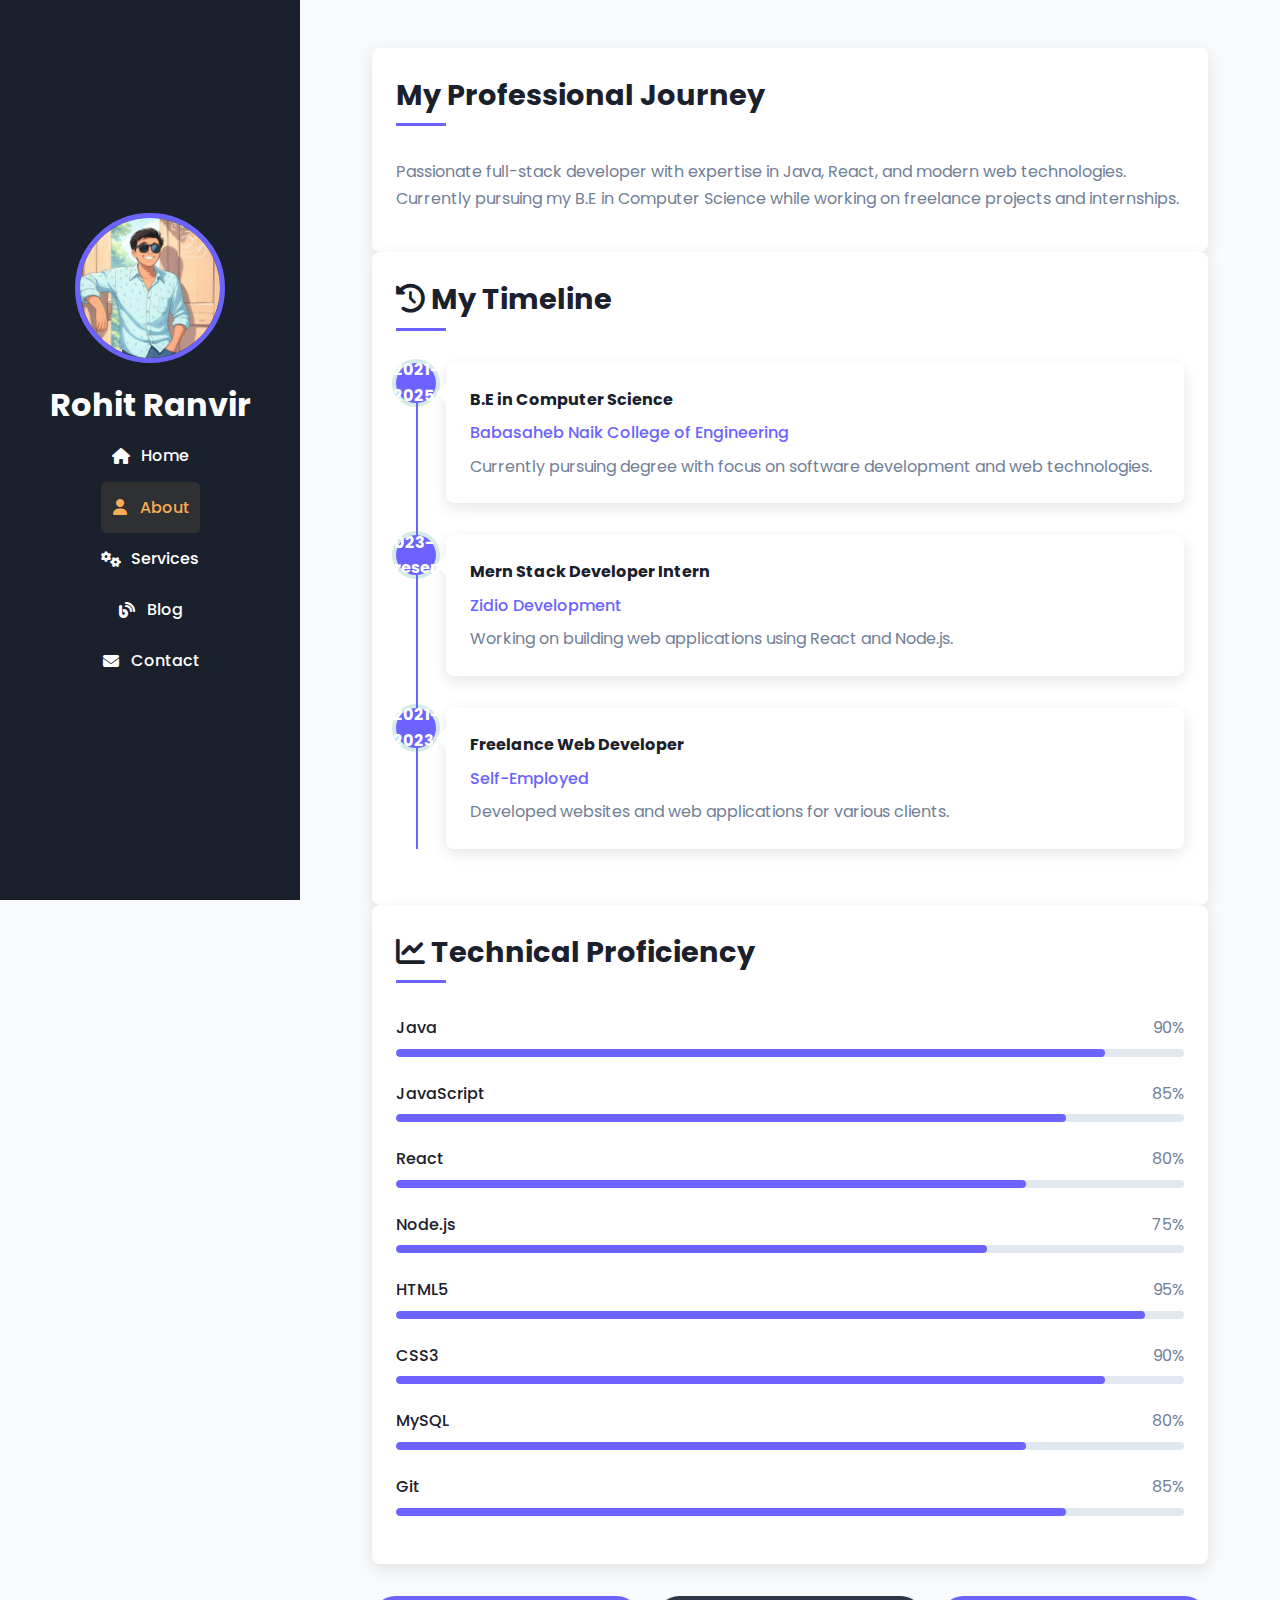
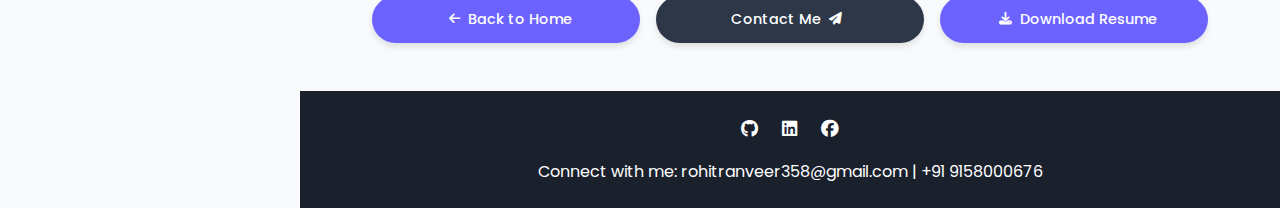
==== commit 9058f75a: "modified" ====
--- a/about.html
+++ b/about.html
@@ -15,11 +15,23 @@
       <div class="header-content">
         <img src="images/my.jpg" alt="Rohit Ranvir" class="profile-img" />
         <h1>Rohit Ranvir</h1>
+
+        <!-- <div class="social-links">
+          <a href="https://github.com/rohitranvir"
+            ><i class="fab fa-github"></i
+          ></a>
+          <a href="www.linkedin.com/in/rohit-ranveer"
+            ><i class="fab fa-linkedin"></i
+          ></a>
+          <a href="https://www.facebook.com/share/16CB8f1FF4/"
+            ><i class="fab fa-facebook"></i
+          ></a>
+        </div> -->
         <nav>
-          <a href="index.html" class="active"
-            ><i class="fas fa-home"></i> Home</a
+          <a href="index.html"><i class="fas fa-home"></i> Home</a>
+          <a href="about.html" class="active"
+            ><i class="fas fa-user"></i> About</a
           >
-          <a href="about.html"><i class="fas fa-user"></i> About</a>
           <a href="services.html"><i class="fas fa-cogs"></i> Services</a>
           <a href="blog.html"><i class="fas fa-blog"></i> Blog</a>
           <a href="contact.html"><i class="fas fa-envelope"></i> Contact</a>
@@ -65,11 +77,25 @@
           <a href="contact.html" class="cta-button secondary"
             >Contact Me <i class="fas fa-paper-plane"></i
           ></a>
+          <a href="resume.pdf" class="cta-button" download>
+            <i class="fas fa-download"></i> Download Resume
+          </a>
         </div>
       </section>
     </main>
 
     <footer>
+      <div class="footer-social">
+        <a href="https://github.com/rohitranvir"
+          ><i class="fab fa-github"></i
+        ></a>
+        <a href="www.linkedin.com/in/rohit-ranveer"
+          ><i class="fab fa-linkedin"></i
+        ></a>
+        <a href="https://www.facebook.com/share/16CB8f1FF4/"
+          ><i class="fab fa-facebook"></i
+        ></a>
+      </div>
       <p>Connect with me: rohitranveer358@gmail.com | +91 9158000676</p>
     </footer>
 
--- a/style.css
+++ b/style.css
@@ -297,6 +297,8 @@
 
 .header-content {
     padding: 0 1.5rem;
+   
+
 }
 
 .profile-img {
@@ -305,7 +307,7 @@
     border-radius: 50%;
     border: 5px solid var(--primary);
     object-fit: cover;
-    margin: 0 auto 1rem;
+    margin: 0px auto 1rem;
     transition: var(--transition);
 }
 
@@ -340,20 +342,22 @@
 nav {
     display: flex;
     flex-direction: column;
-    margin-top: 1.5rem;
+    margin-top: 0px ;
+    margin-bottom: 0px;
 }
 
 nav a {
     color: white;
     text-decoration: none;
     padding: 0.8rem 0;
-    margin: 0.3rem 0;
+    /* margin: 0.1rem 0; */
     font-weight: 500;
     transition: var(--transition);
     display: flex;
     align-items: center;
     justify-content: center;
     border-radius: 5px;
+    
 }
 
 nav a i {
@@ -1094,4 +1098,48 @@
     .section-heading {
         font-size: 1.5rem;
     }
-}+}
+/* Add this to your existing CSS */
+.action-buttons {
+    display: flex;
+    gap: 1rem;
+    margin-top: 2rem;
+    flex-wrap: wrap;
+    justify-content: center;
+  }
+  
+  .action-buttons .cta-button {
+    flex: 1;
+    min-width: 200px;
+    text-align: center;
+  }
+  
+  /* Make sure the resume button has the same style */
+  .cta-button i {
+    margin-right: 8px;
+  }
+  
+  /* Adjust the header content spacing */
+  .header-content {
+    padding: 1.5rem;
+    display: flex;
+    flex-direction: column;
+    align-items: center;
+  }
+  
+  .social-links {
+    margin: 1rem 0;
+    display: flex;
+    gap: 1rem;
+  }
+  
+  .social-links a {
+    color: white;
+    font-size: 1.2rem;
+    transition: var(--transition);
+  }
+  
+  .social-links a:hover {
+    color: var(--accent);
+    transform: translateY(-3px);
+  }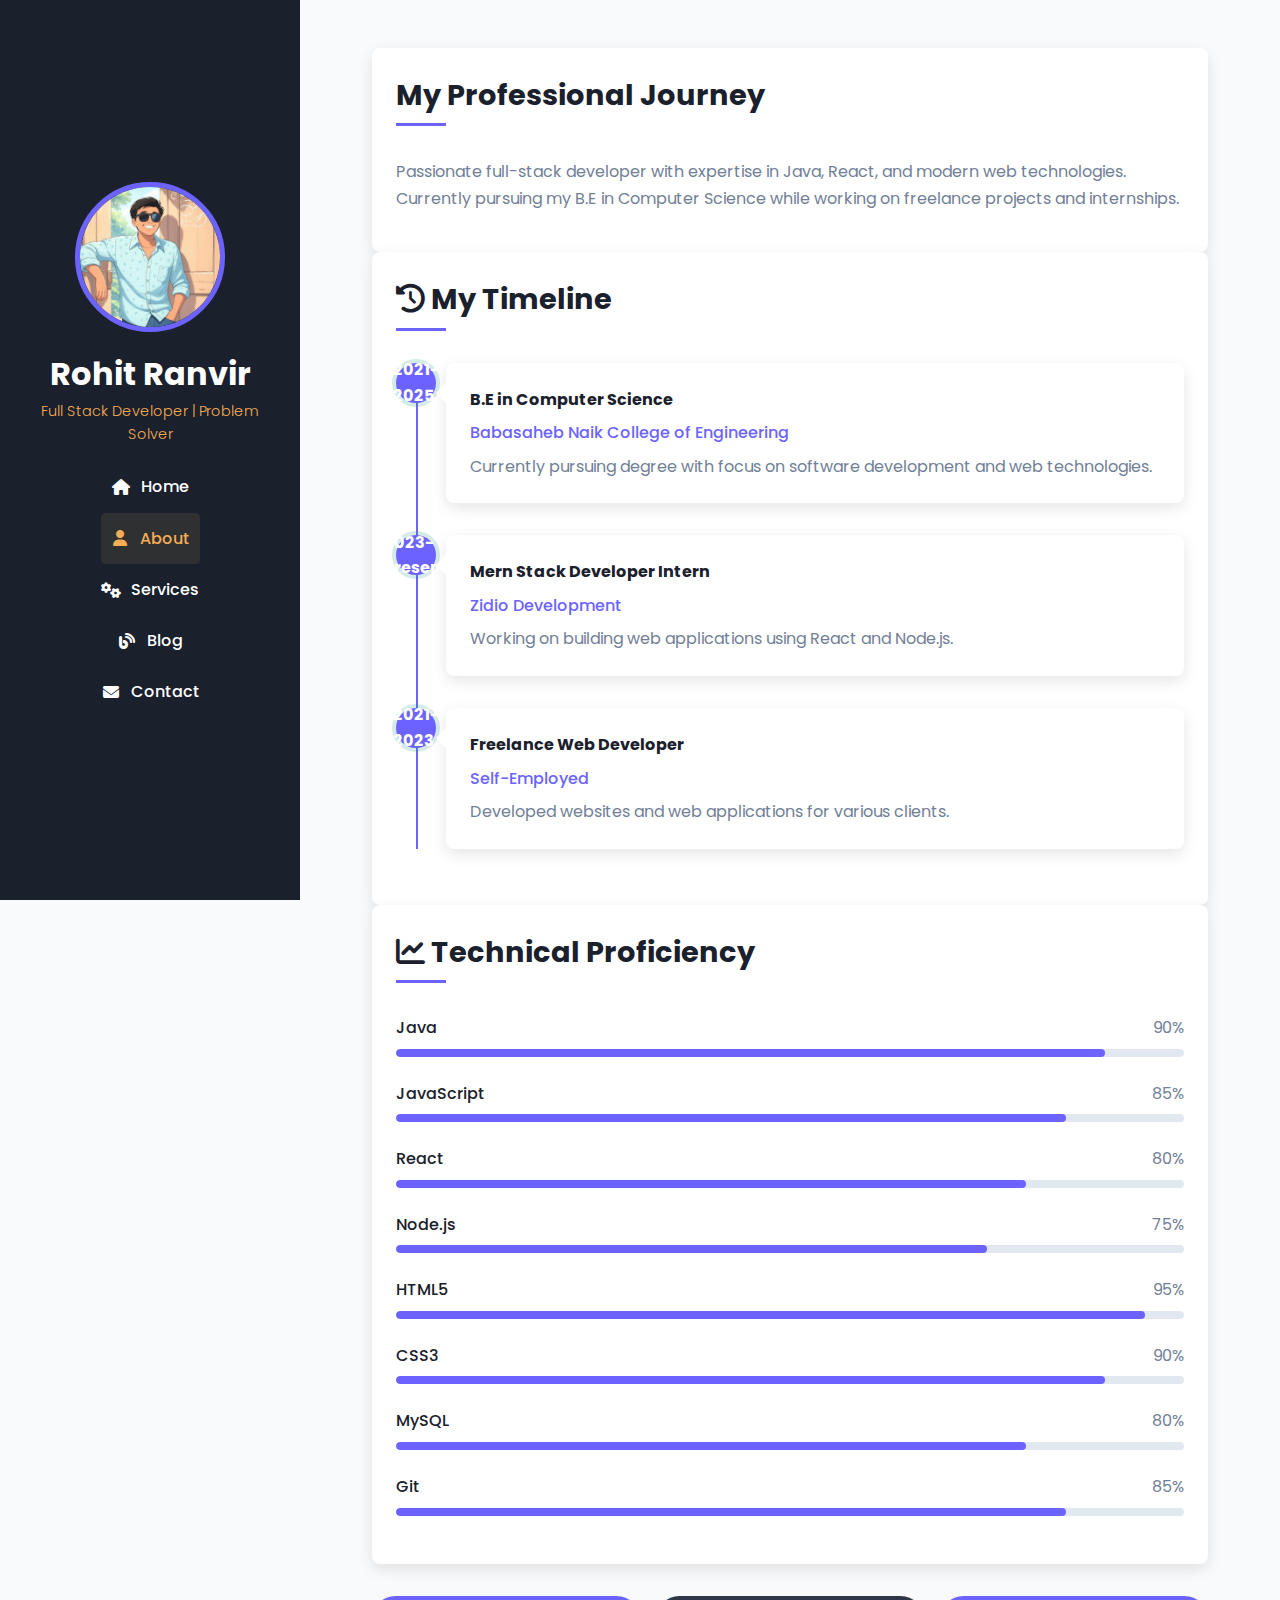
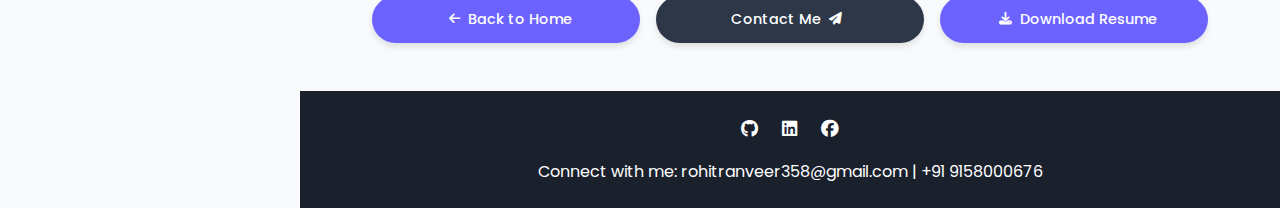
==== commit 5cc30089: "resume added" ====
--- a/about.html
+++ b/about.html
@@ -15,6 +15,7 @@
       <div class="header-content">
         <img src="images/my.jpg" alt="Rohit Ranvir" class="profile-img" />
         <h1>Rohit Ranvir</h1>
+        <p class="tagline">Full Stack Developer | Problem Solver</p>
 
         <!-- <div class="social-links">
           <a href="https://github.com/rohitranvir"
@@ -77,7 +78,7 @@
           <a href="contact.html" class="cta-button secondary"
             >Contact Me <i class="fas fa-paper-plane"></i
           ></a>
-          <a href="resume.pdf" class="cta-button" download>
+          <a href="rohit ranvir updated resume.pdf" class="cta-button" download>
             <i class="fas fa-download"></i> Download Resume
           </a>
         </div>
